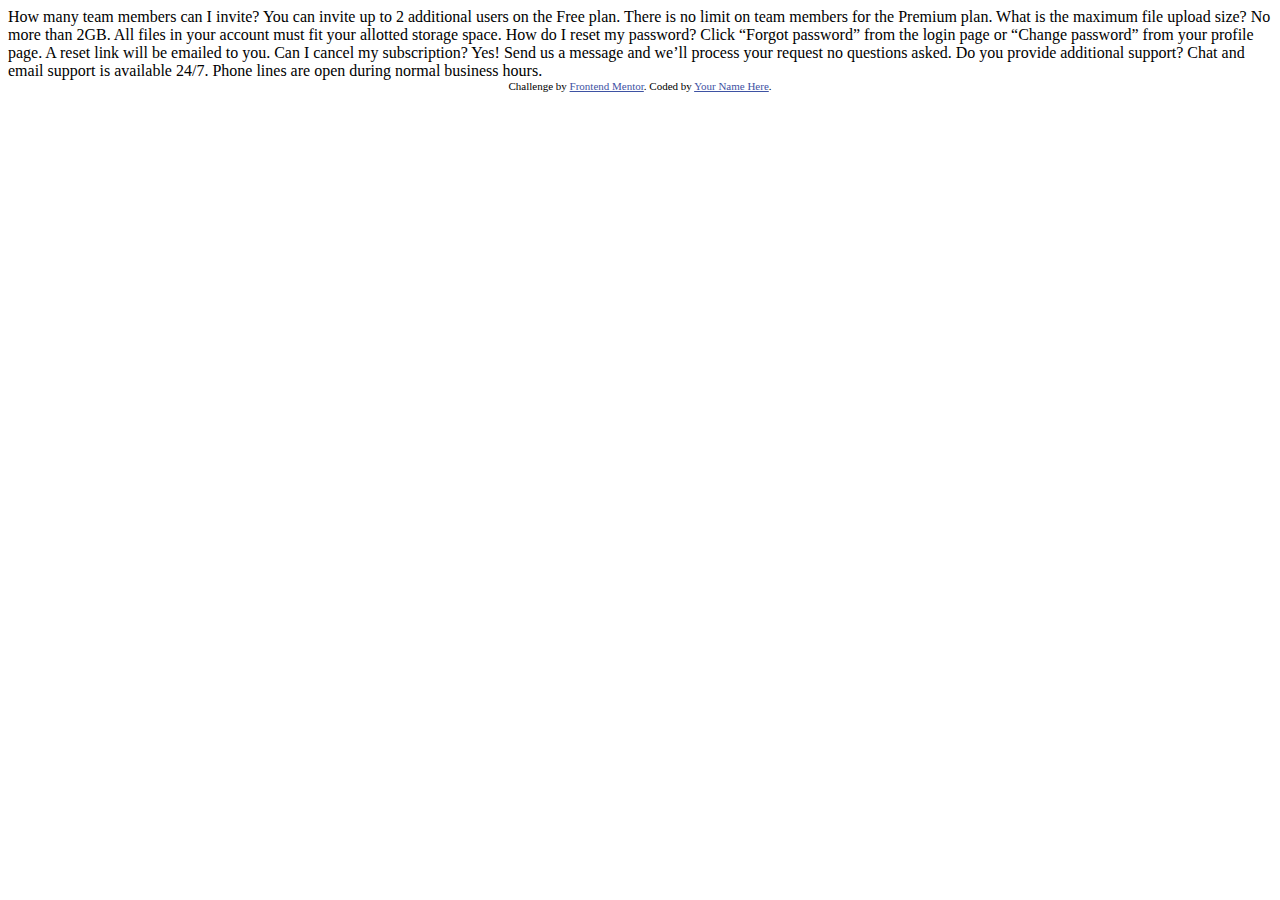
==== index.html @ 9d7636fd "first commit" ====
<!DOCTYPE html>
<html lang="en">
<head>
  <meta charset="UTF-8">
  <meta name="viewport" content="width=device-width, initial-scale=1.0"> <!-- displays site properly based on user's device -->

  <link rel="icon" type="image/png" sizes="32x32" href="./images/favicon-32x32.png">
  
  <title>Frontend Mentor | FAQ Accordion Card</title>

  <!-- Feel free to remove these styles or customise in your own stylesheet 👍 -->
  <style>
    .attribution { font-size: 11px; text-align: center; }
    .attribution a { color: hsl(228, 45%, 44%); }
  </style>
</head>
<body>
  How many team members can I invite?
  You can invite up to 2 additional users on the Free plan. There is no limit on 
  team members for the Premium plan.

  What is the maximum file upload size?
  No more than 2GB. All files in your account must fit your allotted storage space.

  How do I reset my password?
  Click “Forgot password” from the login page or “Change password” from your profile page.
  A reset link will be emailed to you.

  Can I cancel my subscription?
  Yes! Send us a message and we’ll process your request no questions asked.

  Do you provide additional support?
  Chat and email support is available 24/7. Phone lines are open during normal business hours.

  <div class="attribution">
    Challenge by <a href="https://www.frontendmentor.io?ref=challenge" target="_blank">Frontend Mentor</a>. 
    Coded by <a href="#">Your Name Here</a>.
  </div>
</body>
</html>
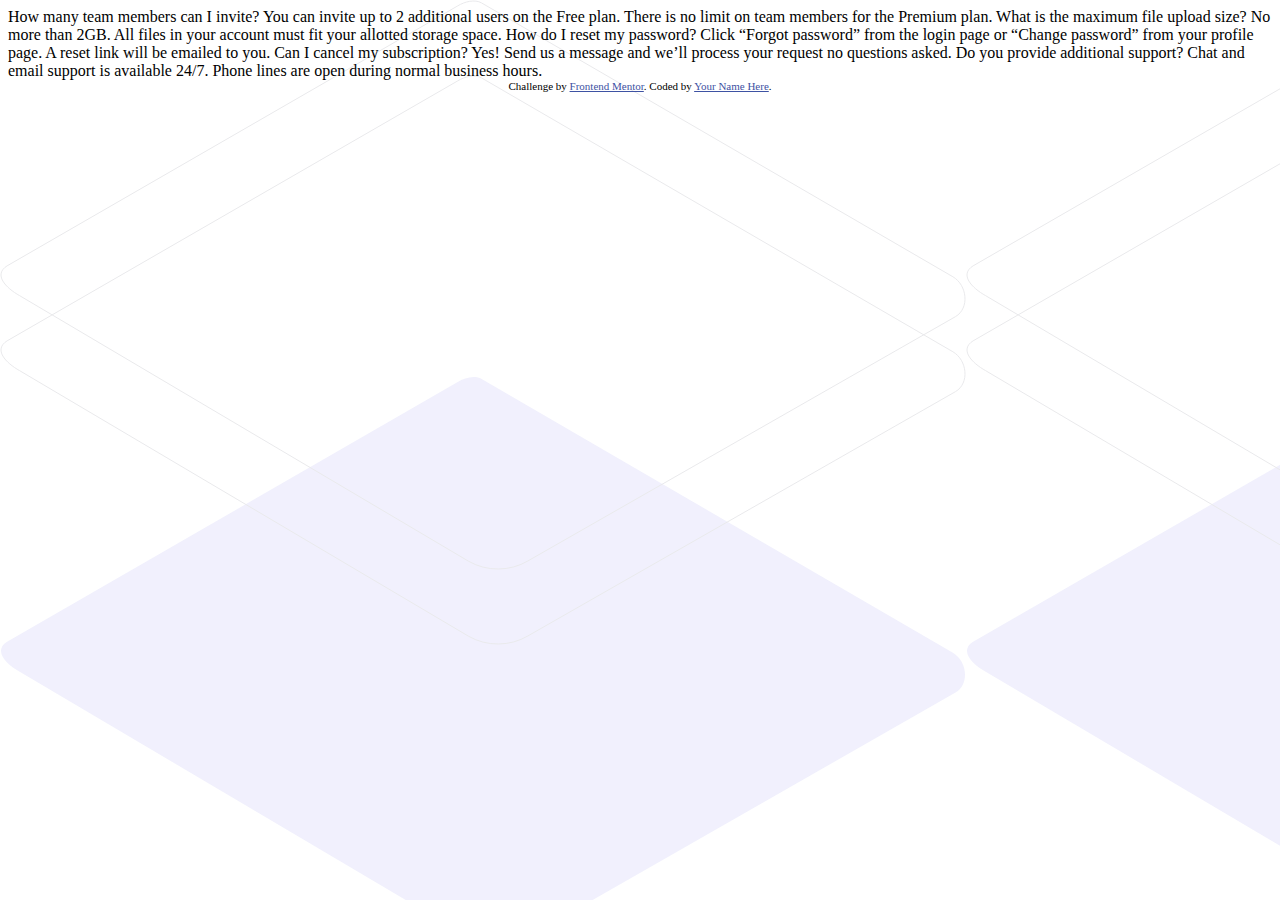
==== commit 11336d37: "update file style.css" ====
--- a/index.html
+++ b/index.html
@@ -5,7 +5,7 @@
   <meta name="viewport" content="width=device-width, initial-scale=1.0"> <!-- displays site properly based on user's device -->
 
   <link rel="icon" type="image/png" sizes="32x32" href="./images/favicon-32x32.png">
-  
+  <link rel="stylesheet" href="style.css">
   <title>Frontend Mentor | FAQ Accordion Card</title>
 
   <!-- Feel free to remove these styles or customise in your own stylesheet 👍 -->
--- a/style.css
+++ b/style.css
@@ -0,0 +1,4 @@
+body{
+    background-image: url("images/bg-pattern-desktop.svg");
+    
+}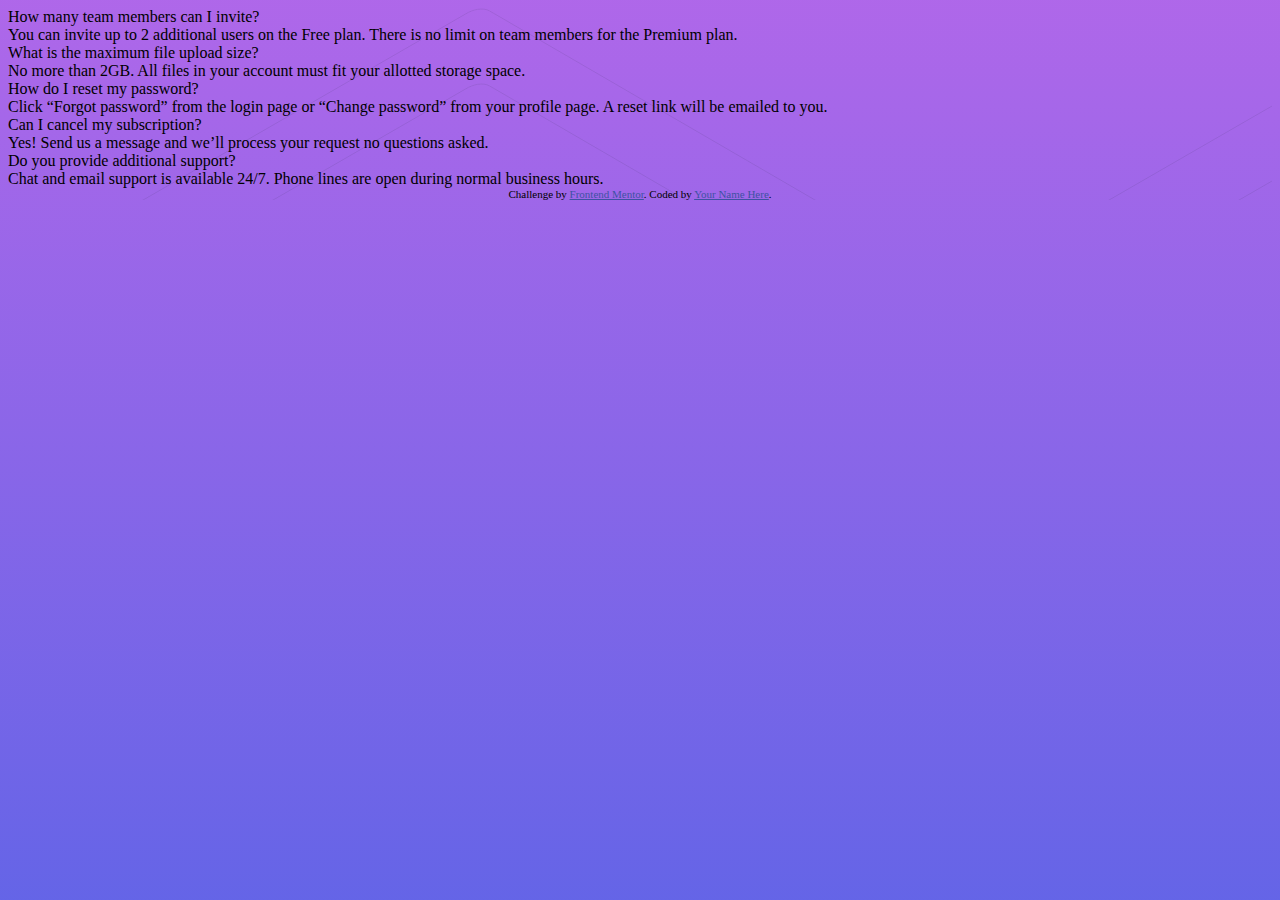
==== commit 29381df6: "style for html" ====
--- a/index.html
+++ b/index.html
@@ -1,40 +1,80 @@
 <!DOCTYPE html>
 <html lang="en">
-<head>
-  <meta charset="UTF-8">
-  <meta name="viewport" content="width=device-width, initial-scale=1.0"> <!-- displays site properly based on user's device -->
+  <head>
+    <meta charset="UTF-8" />
+    <meta name="viewport" content="width=device-width, initial-scale=1.0" />
+    <!-- displays site properly based on user's device -->
 
-  <link rel="icon" type="image/png" sizes="32x32" href="./images/favicon-32x32.png">
-  <link rel="stylesheet" href="style.css">
-  <title>Frontend Mentor | FAQ Accordion Card</title>
+    <link
+      rel="icon"
+      type="image/png"
+      sizes="32x32"
+      href="./images/favicon-32x32.png"
+    />
+    <link rel="stylesheet" href="style.css" />
+    <title>Frontend Mentor | FAQ Accordion Card</title>
 
-  <!-- Feel free to remove these styles or customise in your own stylesheet 👍 -->
-  <style>
-    .attribution { font-size: 11px; text-align: center; }
-    .attribution a { color: hsl(228, 45%, 44%); }
-  </style>
-</head>
-<body>
-  How many team members can I invite?
-  You can invite up to 2 additional users on the Free plan. There is no limit on 
-  team members for the Premium plan.
+    <!-- Feel free to remove these styles or customise in your own stylesheet 👍 -->
+    <style>
+      .attribution {
+        font-size: 11px;
+        text-align: center;
+      }
+      .attribution a {
+        color: hsl(228, 45%, 44%);
+      }
+    </style>
+  </head>
+  <body>
+    <div class="content">
+      <div class="FAQ">
+        <div class="accordion-item">
+          <div class="Question">How many team members can I invite?</div>
+          <div class="Answer">
+            You can invite up to 2 additional users on the Free plan. There is
+            no limit on team members for the Premium plan.
+          </div>
+        </div>
 
-  What is the maximum file upload size?
-  No more than 2GB. All files in your account must fit your allotted storage space.
+        <div class="accordion-item">
+          <div class="Question">What is the maximum file upload size?</div>
+          <div class="Answer">
+            No more than 2GB. All files in your account must fit your allotted
+            storage space.
+          </div>
+        </div>
 
-  How do I reset my password?
-  Click “Forgot password” from the login page or “Change password” from your profile page.
-  A reset link will be emailed to you.
+        <div class="accordion-item">
+          <div class="Question">How do I reset my password?</div>
+          <div class="Answer">
+            Click “Forgot password” from the login page or “Change password”
+            from your profile page. A reset link will be emailed to you.
+          </div>
+        </div>
 
-  Can I cancel my subscription?
-  Yes! Send us a message and we’ll process your request no questions asked.
+        <div class="accordion-item">
+          <div class="Question">Can I cancel my subscription?</div>
+          <div class="Answer">
+            Yes! Send us a message and we’ll process your request no questions
+            asked.
+          </div>
+        </div>
 
-  Do you provide additional support?
-  Chat and email support is available 24/7. Phone lines are open during normal business hours.
+        <div class="accordion-item">
+          <div class="Question">Do you provide additional support?</div>
+          <div class="Answer">
+            Chat and email support is available 24/7. Phone lines are open
+            during normal business hours.
+          </div>
+        </div>
+      </div>
+    </div>
 
-  <div class="attribution">
-    Challenge by <a href="https://www.frontendmentor.io?ref=challenge" target="_blank">Frontend Mentor</a>. 
-    Coded by <a href="#">Your Name Here</a>.
-  </div>
-</body>
-</html>+    <div class="attribution">
+      Challenge by
+      <a href="https://www.frontendmentor.io?ref=challenge" target="_blank"
+        >Frontend Mentor</a
+      >. Coded by <a href="#">Your Name Here</a>.
+    </div>
+  </body>
+</html>
--- a/style.css
+++ b/style.css
@@ -1,4 +1,13 @@
-body{
-    background-image: url("images/bg-pattern-desktop.svg");
-    
-}+html {
+  background-image: linear-gradient(
+    to bottom,
+    hsl(273, 75%, 66%),
+    hsl(240, 73%, 65%)
+  );
+  height: 100%;
+}
+
+body {
+  background-image: url("images/bg-pattern-desktop.svg");
+  border: 5px red;
+}
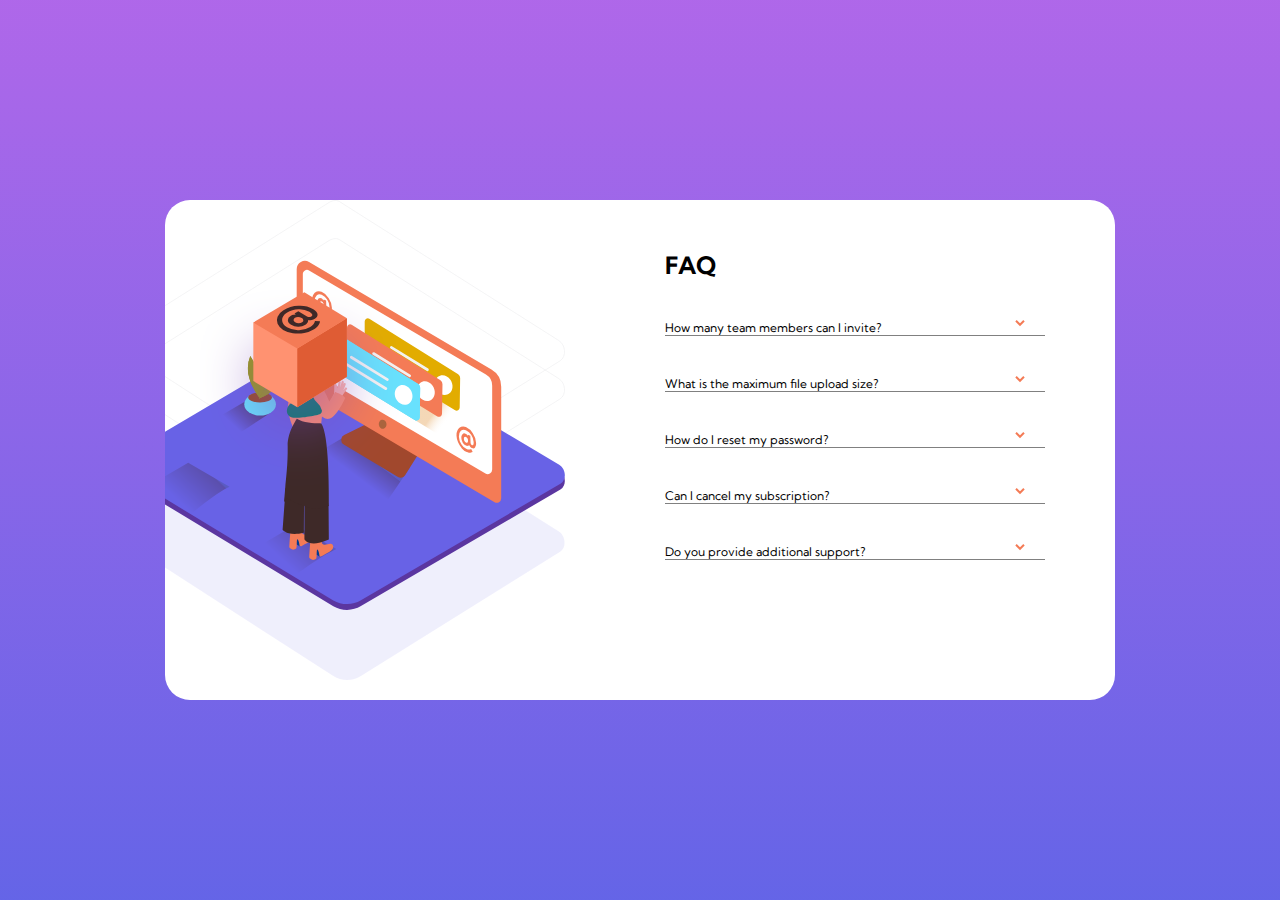
==== commit 6e4987b9: "submit" ====
--- a/index.html
+++ b/index.html
@@ -1,80 +1,142 @@
 <!DOCTYPE html>
 <html lang="en">
-  <head>
-    <meta charset="UTF-8" />
-    <meta name="viewport" content="width=device-width, initial-scale=1.0" />
-    <!-- displays site properly based on user's device -->
 
-    <link
-      rel="icon"
-      type="image/png"
-      sizes="32x32"
-      href="./images/favicon-32x32.png"
-    />
-    <link rel="stylesheet" href="style.css" />
-    <title>Frontend Mentor | FAQ Accordion Card</title>
+<head>
+  <meta charset="UTF-8" />
+  <meta name="viewport" content="width=device-width, initial-scale=1.0" />
+  <!-- displays site properly based on user's device -->
 
-    <!-- Feel free to remove these styles or customise in your own stylesheet 👍 -->
-    <style>
-      .attribution {
-        font-size: 11px;
-        text-align: center;
-      }
-      .attribution a {
-        color: hsl(228, 45%, 44%);
-      }
-    </style>
-  </head>
-  <body>
-    <div class="content">
-      <div class="FAQ">
-        <div class="accordion-item">
-          <div class="Question">How many team members can I invite?</div>
-          <div class="Answer">
-            You can invite up to 2 additional users on the Free plan. There is
-            no limit on team members for the Premium plan.
-          </div>
+  <link rel="icon" type="image/png" sizes="32x32" href="./images/favicon-32x32.png" />
+  <link rel="stylesheet" href="style.css" />
+  <link href='https://fonts.googleapis.com/css?family=Kumbh Sans' rel='stylesheet'>
+  <title>Frontend Mentor | FAQ Accordion Card</title>
+
+  <!-- Feel free to remove these styles or customise in your own stylesheet 👍 -->
+  <style>
+    .attribution {
+      font-size: 11px;
+      text-align: center;
+    }
+
+    .attribution a {
+      color: hsl(228, 45%, 44%);
+    }
+  </style>
+</head>
+
+<body>
+
+ 
+    <div class="container">
+
+      <div class="box">
+        <img src="/images/illustration-box-desktop.svg" id="bx" alt="box" >
+      </div>
+      <div class="content">
+        <div class="woman-online">
+          <img src="/images/illustration-woman-online-desktop.svg" id="wm" alt="woman-online" >
+          <img src="/images/illustration-woman-online-mobile.svg" id="wm-mobile" alt="woman-mobile">
         </div>
 
-        <div class="accordion-item">
-          <div class="Question">What is the maximum file upload size?</div>
-          <div class="Answer">
-            No more than 2GB. All files in your account must fit your allotted
-            storage space.
+        <div class="FAQ">
+          <h1>FAQ</h1>
+          <div class="accordion-item">
+            <div class="Question" id="1" onclick="myfunction(this)" >
+              How many team members can I invite?
+              <img class="down-arrow" src="./images/icon-arrow-down.svg" alt="Arrow Down" style="cursor:pointer;">
+            </div>
+            <div class="Answer" id="a1">
+              You can invite up to 2 additional users on the Free plan. There is
+              no limit on team members for the Premium plan.
+            </div>
           </div>
-        </div>
 
-        <div class="accordion-item">
-          <div class="Question">How do I reset my password?</div>
-          <div class="Answer">
-            Click “Forgot password” from the login page or “Change password”
-            from your profile page. A reset link will be emailed to you.
+          <div class="accordion-item">
+            <div class="Question" id="2" onclick="myfunction(this)" >
+              What is the maximum file upload size?
+              <img class="down-arrow" src="./images/icon-arrow-down.svg" alt="Arrow Down" style="cursor:pointer;">
+            </div>
+            <div class="Answer" id="a2">
+              No more than 2GB. All files in your account must fit your allotted
+              storage space.
+            </div>
           </div>
-        </div>
 
-        <div class="accordion-item">
-          <div class="Question">Can I cancel my subscription?</div>
-          <div class="Answer">
-            Yes! Send us a message and we’ll process your request no questions
-            asked.
+          <div class="accordion-item" >
+            <div class="Question" id="5" onclick="myfunction(this)" >
+               How do I reset my password?
+              <img class="down-arrow" src="./images/icon-arrow-down.svg" alt="Arrow Down" style="cursor:pointer;">
+            </div>
+            <div class="Answer" id="a5">
+              Click “Forgot password” from the login page or “Change password”
+              from your profile page. A reset link will be emailed to you.
+            </div>
           </div>
-        </div>
 
-        <div class="accordion-item">
-          <div class="Question">Do you provide additional support?</div>
-          <div class="Answer">
-            Chat and email support is available 24/7. Phone lines are open
-            during normal business hours.
+          <div class="accordion-item">
+            <div class="Question" id="3" onclick="myfunction(this)" >
+              Can I cancel my subscription?
+              <img class="down-arrow" src="./images/icon-arrow-down.svg" alt="Arrow Down" style="cursor:pointer;">
+            </div>
+            <div class="Answer" id="a3">
+              Yes! Send us a message and we’ll process your request no questions
+              asked.
+            </div>
+          </div>
+
+          <div class="accordion-item">
+            <div class="Question" id="4" onclick="myfunction(this)" >
+              Do you provide additional support?
+              <img class="down-arrow" src="./images/icon-arrow-down.svg" alt="Arrow Down" style="cursor:pointer;">
+            </div>
+            <div class="Answer" id="a4">
+              Chat and email support is available 24/7. Phone lines are open
+              during normal business hours.
+            </div>
           </div>
         </div>
       </div>
-    </div>
 
-    <div class="attribution">
+    
+    <!-- <div class="attribution">
       Challenge by
-      <a href="https://www.frontendmentor.io?ref=challenge" target="_blank"
-        >Frontend Mentor</a
-      >. Coded by <a href="#">Your Name Here</a>.
-    </div>
-  </body>
-</html>
+      <a href="https://www.frontendmentor.io?ref=challenge" target="_blank">Frontend Mentor</a>.
+      Coded by
+      <a href="#">Phung Quoc Luong</a>.
+    </div> -->
+  </div>
+
+  <script>
+    function myfunction(cl) {
+        var id='a'+cl.id;
+        var x = document.getElementById(id);
+        if (x.style.display == "none") {
+          x.style.display = "block";
+        }
+        else {
+          x.style.display = "none";
+        }
+
+      }
+      
+      function myfunction1() {
+          
+          var x = document.getElementById("a1");
+          if (x.style.display == "none") {
+            x.style.display = "block";
+          }
+          else {
+            x.style.display = "none";
+          }
+
+        }
+
+        
+      
+
+
+  </script>
+
+</body>
+
+</html>--- a/style.css
+++ b/style.css
@@ -1,13 +1,162 @@
-html {
+* {
+  margin: 0;
+  padding: 0;
+  box-sizing: border-box;
+}
+
+body {
+  display: flex;
+  min-height: 100vh;
   background-image: linear-gradient(
     to bottom,
     hsl(273, 75%, 66%),
     hsl(240, 73%, 65%)
   );
-  height: 100%;
+  background-attachment: fixed;
+
+  justify-content: center;
+  align-items: center;
+  font-family: "Kumbh Sans";
+  font-size: 12px;
 }
 
-body {
+.container {
+  display: flex;
+
+  width: 950px;
+  height: 500px;
+  background-color: white;
+  border-radius: 25px;
+}
+
+.content {
+  display: flex;
+}
+
+.FAQ {
+  height: 400px;
+  width: 380px;
+  padding-top: 50px;
+}
+
+/* .parents {
+  
+  width: 65%;
+  height: 60%;
+} */
+
+.Answer {
+  display: block;
+}
+
+.accordion-item {
+  padding-top: 40px;
+  border-bottom: 1px solid grey;
+}
+
+.woman-online {
+  height: 500px;
+  width: 500px;
   background-image: url("images/bg-pattern-desktop.svg");
-  border: 5px red;
+  background-size: 450px 480px;
+  background-repeat: no-repeat;
+  background-position: -50px 0px;
+  overflow: hidden;
 }
+
+#wm {
+  position: relative;
+  left: -50px;
+  top: 60px;
+  height: 350px;
+  width: 450px;
+}
+#bx {
+  height: 200px;
+  width: 200px;
+}
+#wm-mobile {
+  display: none;
+}
+
+.box {
+  height: 200px;
+  width: 200px;
+  left: 200px;
+  top: 290px;
+  z-index: 999;
+}
+.content,
+.box {
+  position: absolute;
+}
+
+.Answer {
+  display: none;
+  padding-top: 20px;
+}
+
+.Question > img {
+  position: absolute;
+  left: 850px;
+}
+
+.Question:hover {
+  color: orange;
+  cursor: pointer;
+}
+
+@media screen and (max-width: 420px) {
+  .container {
+    display: flex;
+    margin-top: 110px;
+    width: 300px;
+    height: 500px;
+    background-color: white;
+    border-radius: 25px;
+  }
+
+  #bx {
+    display: none;
+    
+  }
+  .box{
+    height: 0;
+  }
+  #wm-mobile {
+    display: block;
+    position: relative;
+    top: -120px;
+  }
+  #wm {
+    display: none;
+  }
+
+  .woman-online {
+    height: 125px;
+    width: 300px;
+    background-image: url("images/bg-pattern-desktop.svg");
+    background-size: 260px 260px;
+    background-repeat: no-repeat;
+    background-position: 10px -150px;
+    overflow: visible;
+  }
+
+  .content {
+    display: block;
+  }
+
+  .FAQ {
+    height: 360px;
+    width: 280px;
+    padding-top: 0px;
+    padding-left: 20px;
+  }
+  .Question > img {
+    position: absolute;
+    left: 250px;
+  }
+  h1 {
+    text-align: center;
+  }
+}
